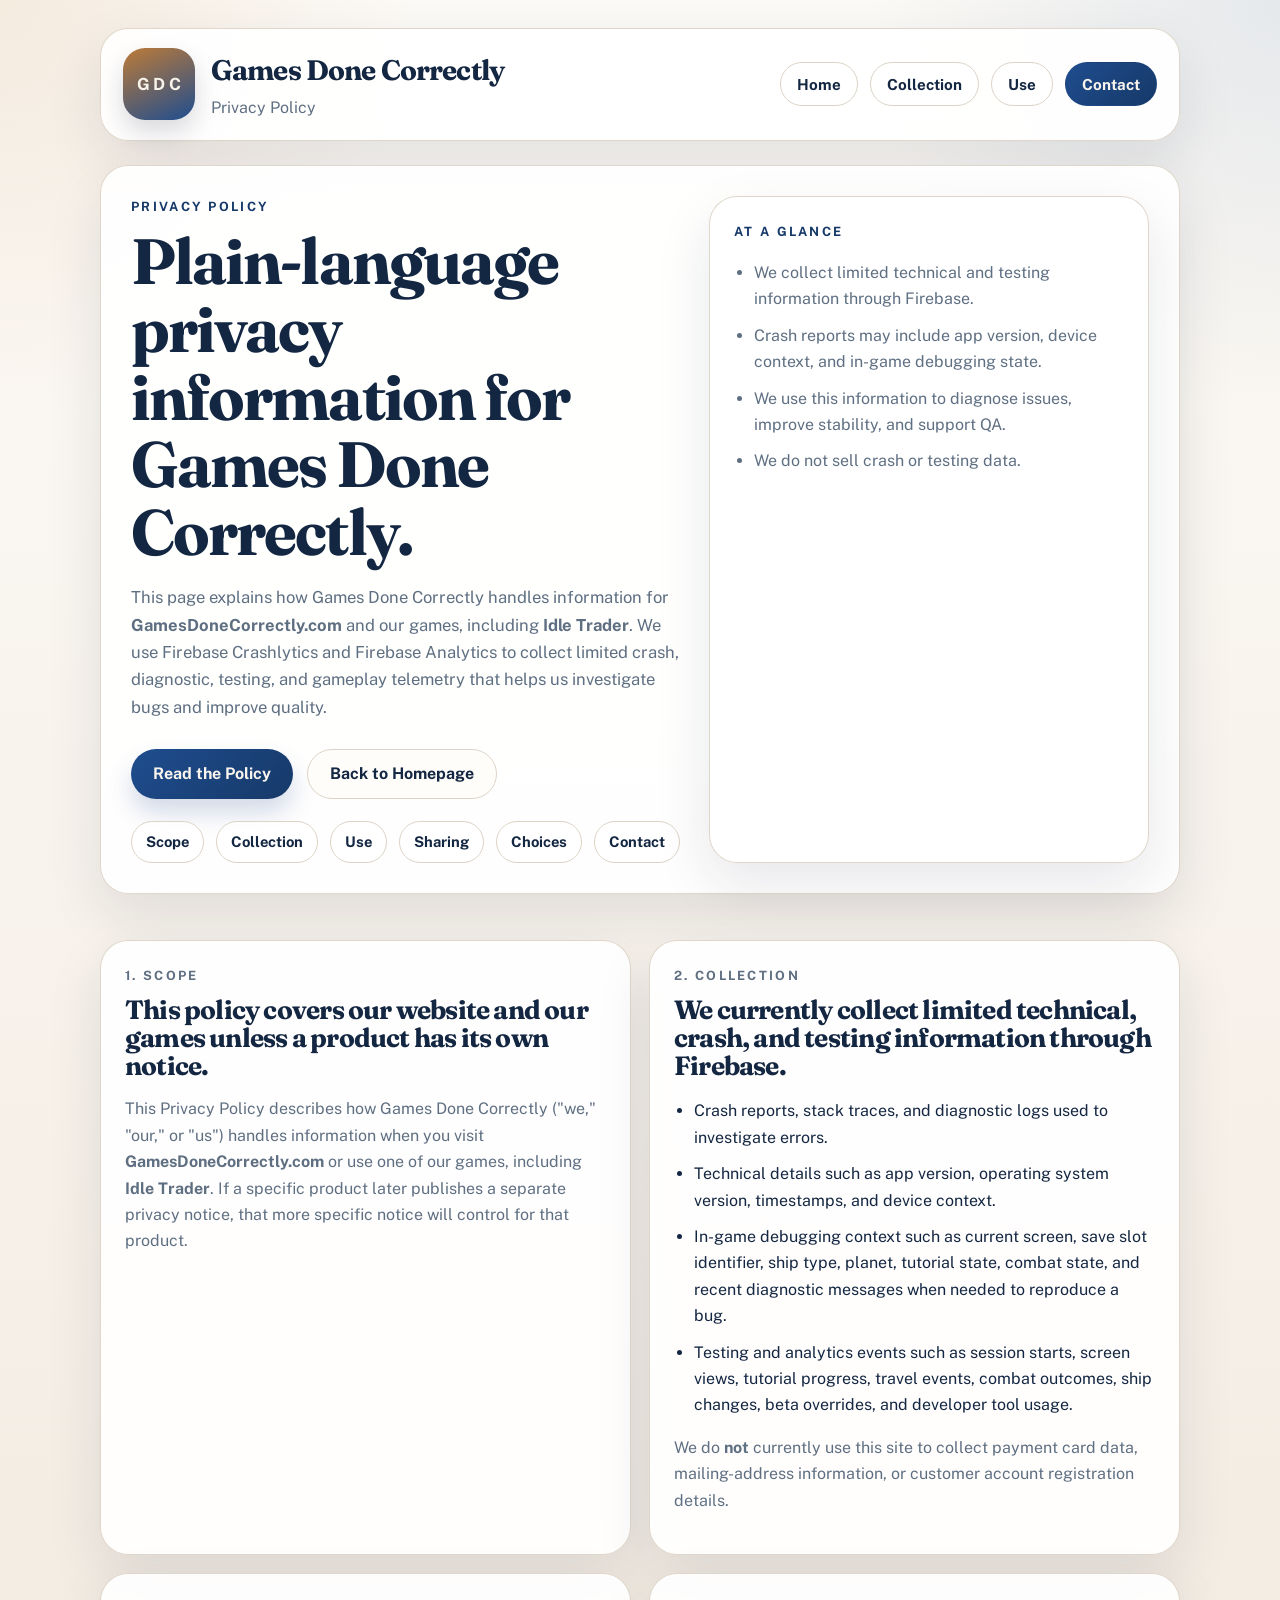
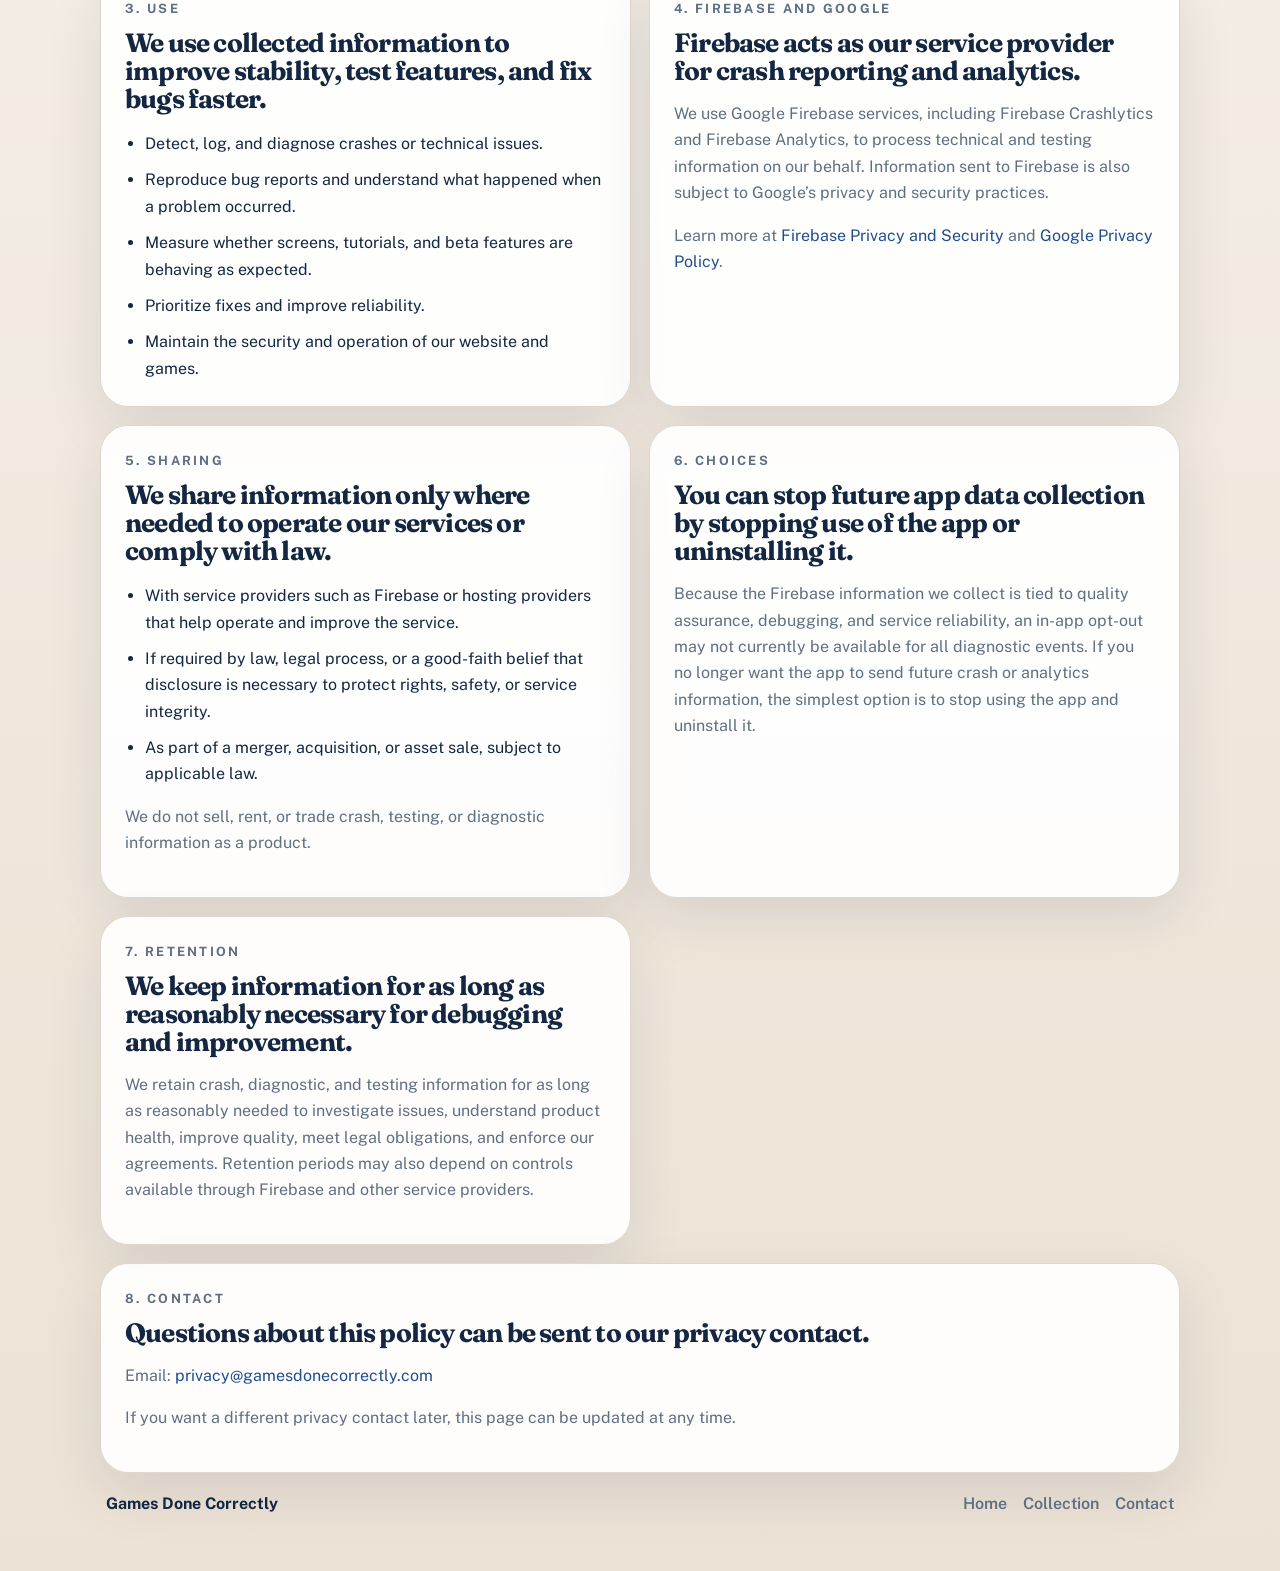
==== privacy.html @ 800899c4 "Add files via upload" ====
<!DOCTYPE html>
<html lang="en">
<head>
    <meta charset="utf-8">
    <meta name="viewport" content="width=device-width, initial-scale=1">
    <title>Games Done Correctly | Privacy Policy</title>
    <meta
        name="description"
        content="Privacy Policy for Games Done Correctly and its games, including Idle Trader. We use Firebase Crashlytics and Firebase Analytics for crash reporting, diagnostics, testing, and limited gameplay telemetry."
    >
    <meta name="theme-color" content="#11233c">
    <meta property="og:title" content="Games Done Correctly | Privacy Policy">
    <meta
        property="og:description"
        content="Privacy information for Games Done Correctly, including Firebase-based crash reporting, diagnostics, and testing telemetry."
    >
    <meta property="og:type" content="website">
    <meta property="og:url" content="https://gamesdonecorrectly.com/privacy.html">
    <link rel="canonical" href="https://gamesdonecorrectly.com/privacy.html">
    <link rel="icon" type="image/svg+xml" href="favicon.svg">
    <link rel="preconnect" href="https://fonts.googleapis.com">
    <link rel="preconnect" href="https://fonts.gstatic.com" crossorigin>
    <link
        href="https://fonts.googleapis.com/css2?family=Fraunces:opsz,wght@9..144,600;9..144,700&family=Public+Sans:wght@400;500;600;700&display=swap"
        rel="stylesheet"
    >
    <link rel="stylesheet" href="styles.css">
</head>
<body class="policy-page">
    <div class="page-shell">
        <header class="site-header panel">
            <a class="brand" href="index.html" aria-label="Games Done Correctly home">
                <span class="brand-mark" aria-hidden="true">GDC</span>
                <span class="brand-copy">
                    <strong>Games Done Correctly</strong>
                    <span>Privacy Policy</span>
                </span>
            </a>

            <nav class="main-nav" aria-label="Privacy navigation">
                <a href="index.html">Home</a>
                <a href="#collection">Collection</a>
                <a href="#usage">Use</a>
                <a class="nav-primary" href="#contact">Contact</a>
            </nav>
        </header>

        <main class="site-main">
            <section class="policy-hero panel">
                <div>
                    <p class="eyebrow">Privacy Policy</p>
                    <h1>Plain-language privacy information for Games Done Correctly.</h1>
                    <p class="policy-intro">
                        This page explains how Games Done Correctly handles information for
                        <strong>GamesDoneCorrectly.com</strong> and our games, including
                        <strong>Idle Trader</strong>. We use Firebase Crashlytics and Firebase Analytics
                        to collect limited crash, diagnostic, testing, and gameplay telemetry that helps us
                        investigate bugs and improve quality.
                    </p>

                    <div class="policy-actions">
                        <a class="button button-primary" href="#collection">Read the Policy</a>
                        <a class="button button-secondary" href="index.html">Back to Homepage</a>
                    </div>

                    <nav class="policy-nav" aria-label="Policy sections">
                        <a href="#scope">Scope</a>
                        <a href="#collection">Collection</a>
                        <a href="#usage">Use</a>
                        <a href="#sharing">Sharing</a>
                        <a href="#choices">Choices</a>
                        <a href="#contact">Contact</a>
                    </nav>
                </div>

                <aside class="policy-summary">
                    <p class="card-label">At a glance</p>
                    <ul class="feature-list">
                        <li>We collect limited technical and testing information through Firebase.</li>
                        <li>Crash reports may include app version, device context, and in-game debugging state.</li>
                        <li>We use this information to diagnose issues, improve stability, and support QA.</li>
                        <li>We do not sell crash or testing data.</li>
                    </ul>
                </aside>
            </section>

            <div class="policy-grid">
                <section id="scope" class="policy-card">
                    <p class="policy-label">1. Scope</p>
                    <h2>This policy covers our website and our games unless a product has its own notice.</h2>
                    <p>
                        This Privacy Policy describes how Games Done Correctly ("we," "our," or "us") handles
                        information when you visit <strong>GamesDoneCorrectly.com</strong> or use one of our games,
                        including <strong>Idle Trader</strong>. If a specific product later publishes a separate
                        privacy notice, that more specific notice will control for that product.
                    </p>
                </section>

                <section id="collection" class="policy-card">
                    <p class="policy-label">2. Collection</p>
                    <h2>We currently collect limited technical, crash, and testing information through Firebase.</h2>
                    <ul class="feature-list feature-list-dark">
                        <li>Crash reports, stack traces, and diagnostic logs used to investigate errors.</li>
                        <li>Technical details such as app version, operating system version, timestamps, and device context.</li>
                        <li>In-game debugging context such as current screen, save slot identifier, ship type, planet, tutorial state, combat state, and recent diagnostic messages when needed to reproduce a bug.</li>
                        <li>Testing and analytics events such as session starts, screen views, tutorial progress, travel events, combat outcomes, ship changes, beta overrides, and developer tool usage.</li>
                    </ul>
                    <p>
                        We do <strong>not</strong> currently use this site to collect payment card data, mailing-address
                        information, or customer account registration details.
                    </p>
                </section>

                <section id="usage" class="policy-card">
                    <p class="policy-label">3. Use</p>
                    <h2>We use collected information to improve stability, test features, and fix bugs faster.</h2>
                    <ul class="feature-list feature-list-dark">
                        <li>Detect, log, and diagnose crashes or technical issues.</li>
                        <li>Reproduce bug reports and understand what happened when a problem occurred.</li>
                        <li>Measure whether screens, tutorials, and beta features are behaving as expected.</li>
                        <li>Prioritize fixes and improve reliability.</li>
                        <li>Maintain the security and operation of our website and games.</li>
                    </ul>
                </section>

                <section class="policy-card">
                    <p class="policy-label">4. Firebase And Google</p>
                    <h2>Firebase acts as our service provider for crash reporting and analytics.</h2>
                    <p>
                        We use Google Firebase services, including Firebase Crashlytics and Firebase Analytics,
                        to process technical and testing information on our behalf. Information sent to Firebase is
                        also subject to Google&rsquo;s privacy and security practices.
                    </p>
                    <p>
                        Learn more at
                        <a href="https://firebase.google.com/support/privacy">Firebase Privacy and Security</a>
                        and
                        <a href="https://policies.google.com/privacy">Google Privacy Policy</a>.
                    </p>
                </section>

                <section id="sharing" class="policy-card">
                    <p class="policy-label">5. Sharing</p>
                    <h2>We share information only where needed to operate our services or comply with law.</h2>
                    <ul class="feature-list feature-list-dark">
                        <li>With service providers such as Firebase or hosting providers that help operate and improve the service.</li>
                        <li>If required by law, legal process, or a good-faith belief that disclosure is necessary to protect rights, safety, or service integrity.</li>
                        <li>As part of a merger, acquisition, or asset sale, subject to applicable law.</li>
                    </ul>
                    <p>We do not sell, rent, or trade crash, testing, or diagnostic information as a product.</p>
                </section>

                <section id="choices" class="policy-card">
                    <p class="policy-label">6. Choices</p>
                    <h2>You can stop future app data collection by stopping use of the app or uninstalling it.</h2>
                    <p>
                        Because the Firebase information we collect is tied to quality assurance, debugging, and service
                        reliability, an in-app opt-out may not currently be available for all diagnostic events. If you
                        no longer want the app to send future crash or analytics information, the simplest option is to
                        stop using the app and uninstall it.
                    </p>
                </section>

                <section class="policy-card">
                    <p class="policy-label">7. Retention</p>
                    <h2>We keep information for as long as reasonably necessary for debugging and improvement.</h2>
                    <p>
                        We retain crash, diagnostic, and testing information for as long as reasonably needed to
                        investigate issues, understand product health, improve quality, meet legal obligations, and
                        enforce our agreements. Retention periods may also depend on controls available through Firebase
                        and other service providers.
                    </p>
                </section>

                <section id="contact" class="policy-card policy-card-full">
                    <p class="policy-label">8. Contact</p>
                    <h2>Questions about this policy can be sent to our privacy contact.</h2>
                    <p>
                        Email:
                        <a href="mailto:privacy@gamesdonecorrectly.com">privacy@gamesdonecorrectly.com</a>
                    </p>
                    <p>If you want a different privacy contact later, this page can be updated at any time.</p>
                </section>
            </div>
        </main>

        <footer class="site-footer">
            <p class="footer-title">Games Done Correctly</p>
            <div class="footer-links">
                <a href="index.html">Home</a>
                <a href="#collection">Collection</a>
                <a href="#contact">Contact</a>
            </div>
        </footer>
    </div>
</body>
</html>
---- styles.css ----
:root {
    --bg: #f3eee6;
    --bg-strong: #ffffff;
    --ink: #142742;
    --muted: #5f6f82;
    --line: #ddd4c7;
    --panel: rgba(255, 255, 255, 0.92);
    --primary: #1f4d8f;
    --primary-strong: #163968;
    --accent: #bd7b38;
    --deep: #10213a;
    --deep-strong: #0a172b;
    --shadow: 0 22px 55px rgba(18, 33, 58, 0.1);
    --radius-xl: 28px;
    --radius-lg: 22px;
    --radius-md: 16px;
    --site-width: 1160px;
}

* {
    box-sizing: border-box;
}

html {
    scroll-behavior: smooth;
}

body {
    margin: 0;
    min-height: 100vh;
    color: var(--ink);
    font-family: "Public Sans", "Segoe UI", sans-serif;
    line-height: 1.65;
    background:
        radial-gradient(circle at top left, rgba(189, 123, 56, 0.12), transparent 26rem),
        radial-gradient(circle at top right, rgba(31, 77, 143, 0.1), transparent 26rem),
        linear-gradient(180deg, #fcfaf6 0%, #f4ede4 48%, #ece2d5 100%);
}

a {
    color: var(--primary);
    text-decoration: none;
}

a:hover {
    color: var(--primary-strong);
}

a:focus-visible,
button:focus-visible {
    outline: 3px solid rgba(31, 77, 143, 0.24);
    outline-offset: 4px;
}

.page-shell {
    width: calc(100% - 48px);
    max-width: var(--site-width);
    margin: 28px auto 54px;
}

.site-main {
    display: grid;
    gap: 24px;
}

.panel,
.site-header,
.pillar,
.info-card,
.project-card,
.footer-panel,
.policy-card,
.policy-summary {
    border: 1px solid rgba(221, 212, 199, 0.92);
    border-radius: var(--radius-xl);
    background: var(--panel);
    box-shadow: var(--shadow);
}

.site-header {
    display: flex;
    align-items: center;
    justify-content: space-between;
    gap: 18px;
    padding: 18px 22px;
    margin-bottom: 24px;
}

.brand {
    display: inline-flex;
    align-items: center;
    gap: 16px;
    color: var(--ink);
}

.brand:hover {
    color: var(--ink);
}

.brand-mark {
    display: grid;
    place-items: center;
    width: 72px;
    height: 72px;
    border-radius: 22px;
    color: #f8f3ea;
    font-size: 1.05rem;
    font-weight: 700;
    letter-spacing: 0.22em;
    text-indent: 0.22em;
    background: linear-gradient(155deg, var(--accent), var(--primary));
    box-shadow: 0 12px 24px rgba(18, 33, 58, 0.16);
}

.brand-copy {
    display: grid;
    gap: 2px;
}

.brand-copy strong {
    font-family: "Fraunces", Georgia, serif;
    font-size: clamp(1.5rem, 2.2vw, 2.2rem);
    font-weight: 700;
    letter-spacing: -0.03em;
}

.brand-copy span {
    color: var(--muted);
    font-size: 1rem;
}

.main-nav {
    display: flex;
    align-items: center;
    gap: 12px;
    flex-wrap: wrap;
}

.main-nav a {
    display: inline-flex;
    align-items: center;
    justify-content: center;
    min-height: 44px;
    padding: 0 16px;
    border: 1px solid var(--line);
    border-radius: 999px;
    color: var(--ink);
    font-size: 0.95rem;
    font-weight: 700;
    background: rgba(255, 255, 255, 0.88);
}

.main-nav .nav-primary {
    color: #f9f5ee;
    border-color: transparent;
    background: linear-gradient(135deg, var(--primary), var(--primary-strong));
}

.hero {
    display: grid;
    grid-template-columns: minmax(0, 1.45fr) minmax(300px, 0.82fr);
    gap: 22px;
    padding: 30px;
}

.eyebrow,
.card-label,
.policy-label {
    margin: 0 0 10px;
    color: var(--primary-strong);
    font-size: 0.8rem;
    font-weight: 700;
    letter-spacing: 0.18em;
    text-transform: uppercase;
}

.hero h1,
.hero-card h2,
.section-intro h2,
.info-card h3,
.project-card h3,
.footer-panel h2,
.policy-hero h1,
.policy-card h2 {
    margin: 0;
    font-family: "Fraunces", Georgia, serif;
    font-weight: 700;
    line-height: 1.06;
    letter-spacing: -0.03em;
}

.hero h1 {
    max-width: 11ch;
    font-size: clamp(3rem, 6vw, 4.8rem);
}

.lead,
.section-intro p,
.hero-card p,
.info-card p,
.project-card p,
.footer-panel-copy p,
.policy-intro,
.policy-card p,
.policy-card li,
.policy-summary li {
    color: var(--muted);
}

.lead {
    max-width: 60ch;
    margin: 18px 0 0;
    font-size: 1.08rem;
}

.hero-actions,
.policy-actions {
    display: flex;
    gap: 14px;
    flex-wrap: wrap;
    margin-top: 28px;
}

.button {
    display: inline-flex;
    align-items: center;
    justify-content: center;
    min-height: 50px;
    padding: 0 22px;
    border-radius: 999px;
    font-weight: 700;
}

.button-primary {
    color: #f9f4ed;
    background: linear-gradient(135deg, var(--primary), var(--primary-strong));
    box-shadow: 0 14px 24px rgba(31, 77, 143, 0.2);
}

.button-primary:hover {
    color: #f9f4ed;
}

.button-secondary {
    border: 1px solid var(--line);
    color: var(--ink);
    background: #fffdfa;
}

.signal-grid {
    display: grid;
    grid-template-columns: repeat(3, minmax(0, 1fr));
    gap: 14px;
    margin-top: 26px;
}

.signal-card,
.info-card,
.project-card {
    border: 1px solid rgba(221, 212, 199, 0.88);
    border-radius: var(--radius-lg);
    background: rgba(255, 255, 255, 0.88);
}

.signal-card {
    padding: 16px;
}

.signal-label,
.pillar-number {
    display: inline-block;
    color: var(--muted);
    font-size: 0.82rem;
    font-weight: 700;
    letter-spacing: 0.08em;
    text-transform: uppercase;
}

.signal-card strong {
    display: block;
    margin-top: 8px;
    line-height: 1.45;
}

.hero-card,
.callout-card {
    padding: 24px;
    border-radius: var(--radius-lg);
    color: #f7f1e8;
    background: linear-gradient(170deg, var(--primary), var(--deep));
    box-shadow: inset 0 1px 0 rgba(255, 255, 255, 0.08);
}

.hero-card .card-label,
.callout-card .card-label,
.hero-card h2,
.callout-card h3,
.hero-card p,
.callout-card p,
.hero-card li,
.callout-card a {
    color: #f7f1e8;
}

.feature-list {
    margin: 18px 0 0;
    padding-left: 20px;
}

.feature-list li + li {
    margin-top: 10px;
}

.feature-list-dark li {
    color: var(--ink);
}

.text-link {
    display: inline-flex;
    margin-top: 16px;
    font-weight: 700;
    text-decoration: underline;
    text-underline-offset: 0.16em;
}

.text-link-light {
    color: #f7f1e8;
}

.pillars {
    display: grid;
    grid-template-columns: repeat(3, minmax(0, 1fr));
    gap: 18px;
}

.pillar {
    padding: 22px;
}

.pillar h2 {
    margin: 10px 0 8px;
    font-family: "Fraunces", Georgia, serif;
    font-size: 1.65rem;
    line-height: 1.1;
}

.pillar p {
    margin: 0;
    color: var(--muted);
}

.section {
    padding: 28px;
}

.section-intro {
    max-width: 56rem;
    margin-bottom: 20px;
}

.section-intro h2 {
    font-size: clamp(2rem, 3.5vw, 3rem);
}

.card-grid {
    display: grid;
    grid-template-columns: repeat(3, minmax(0, 1fr));
    gap: 18px;
}

.info-card,
.project-card {
    padding: 22px;
}

.info-card h3,
.project-card h3,
.callout-card h3 {
    font-size: 1.55rem;
}

.project-grid,
.section-split,
.footer-panel,
.policy-hero {
    display: grid;
    gap: 18px;
}

.project-grid {
    grid-template-columns: minmax(0, 1.18fr) minmax(0, 0.92fr);
}

.project-card-primary {
    background: linear-gradient(180deg, #fffdfa, #f5eee2);
}

.tag-row {
    display: flex;
    gap: 10px;
    flex-wrap: wrap;
    margin-top: 18px;
}

.tag-row span {
    padding: 8px 12px;
    border-radius: 999px;
    color: var(--primary-strong);
    font-size: 0.86rem;
    font-weight: 700;
    background: rgba(31, 77, 143, 0.1);
}

.section-split {
    grid-template-columns: minmax(0, 1.15fr) minmax(320px, 0.85fr);
    align-items: stretch;
}

.footer-panel {
    grid-template-columns: minmax(0, 1fr) minmax(0, 0.9fr);
    align-items: center;
    padding: 28px;
}

.footer-panel h2 {
    font-size: clamp(2rem, 3vw, 2.9rem);
}

.site-footer {
    display: flex;
    align-items: center;
    justify-content: space-between;
    gap: 16px;
    padding: 18px 6px 0;
    color: var(--muted);
}

.footer-title {
    margin: 0;
    color: var(--ink);
    font-weight: 700;
}

.footer-links {
    display: flex;
    gap: 16px;
    flex-wrap: wrap;
}

.footer-links a {
    color: var(--muted);
    font-weight: 600;
}

.policy-page .page-shell {
    max-width: 1080px;
}

.policy-hero {
    grid-template-columns: minmax(0, 1.12fr) minmax(290px, 0.88fr);
    padding: 30px;
}

.policy-hero h1 {
    font-size: clamp(2.5rem, 5vw, 4rem);
}

.policy-intro {
    max-width: 56ch;
    margin: 18px 0 0;
    font-size: 1.04rem;
}

.policy-summary {
    padding: 24px;
}

.policy-nav {
    display: flex;
    gap: 12px;
    flex-wrap: wrap;
    margin: 22px 0 0;
}

.policy-nav a {
    display: inline-flex;
    align-items: center;
    min-height: 42px;
    padding: 0 14px;
    border: 1px solid var(--line);
    border-radius: 999px;
    color: var(--ink);
    font-size: 0.92rem;
    font-weight: 700;
    background: rgba(255, 255, 255, 0.88);
}

.policy-grid {
    display: grid;
    grid-template-columns: repeat(2, minmax(0, 1fr));
    gap: 18px;
    margin-top: 22px;
}

.policy-card {
    padding: 24px;
}

.policy-card h2 {
    font-size: 1.65rem;
}

.policy-card-full {
    grid-column: 1 / -1;
}

@media (max-width: 1080px) {
    .hero,
    .project-grid,
    .section-split,
    .footer-panel,
    .policy-hero,
    .policy-grid {
        grid-template-columns: 1fr;
    }

    .signal-grid,
    .pillars,
    .card-grid {
        grid-template-columns: 1fr;
    }
}

@media (max-width: 760px) {
    .page-shell {
        width: calc(100% - 24px);
        margin-top: 12px;
    }

    .site-header {
        padding: 16px;
    }

    .site-header,
    .main-nav {
        flex-direction: column;
        align-items: flex-start;
    }

    .hero,
    .section,
    .footer-panel,
    .policy-hero,
    .policy-card,
    .hero-card,
    .callout-card,
    .policy-summary,
    .pillar,
    .info-card,
    .project-card {
        padding: 20px;
    }

    .hero h1,
    .policy-hero h1 {
        max-width: none;
    }

    .site-footer {
        flex-direction: column;
        align-items: flex-start;
    }
}
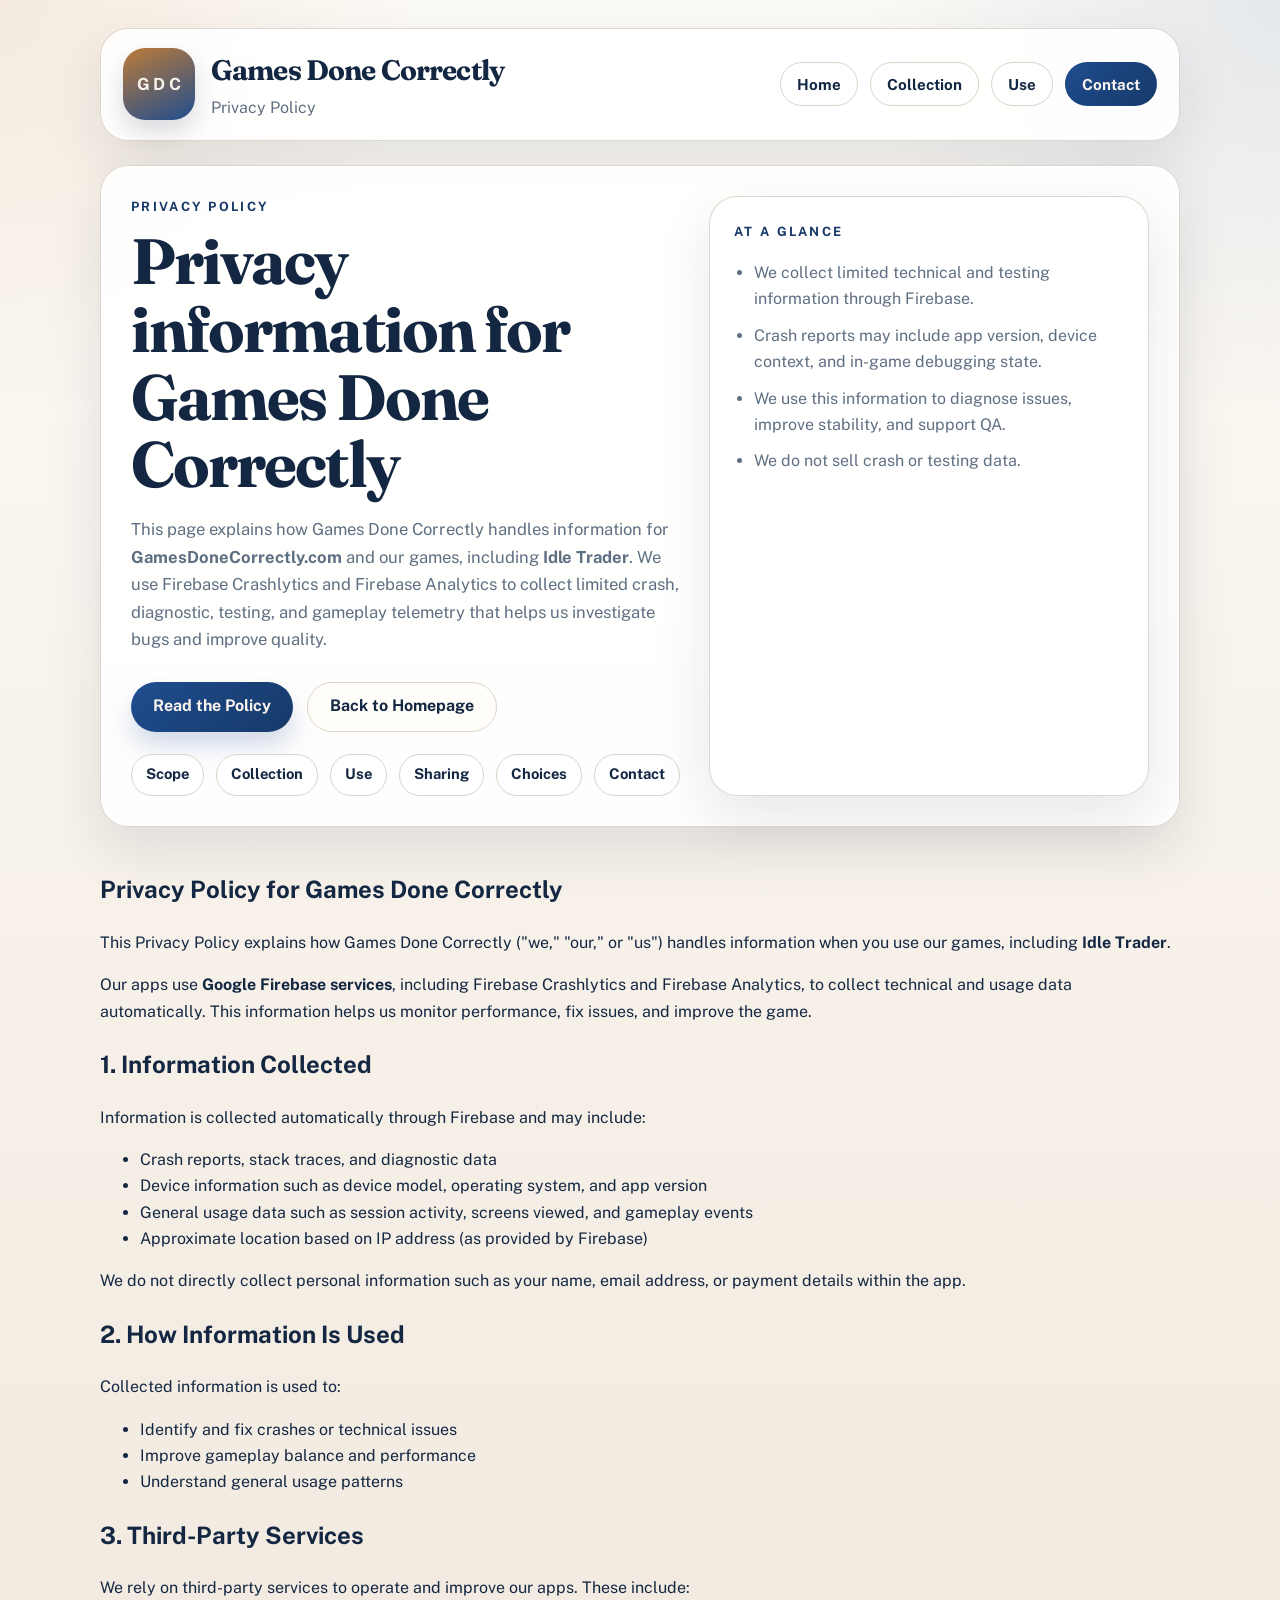
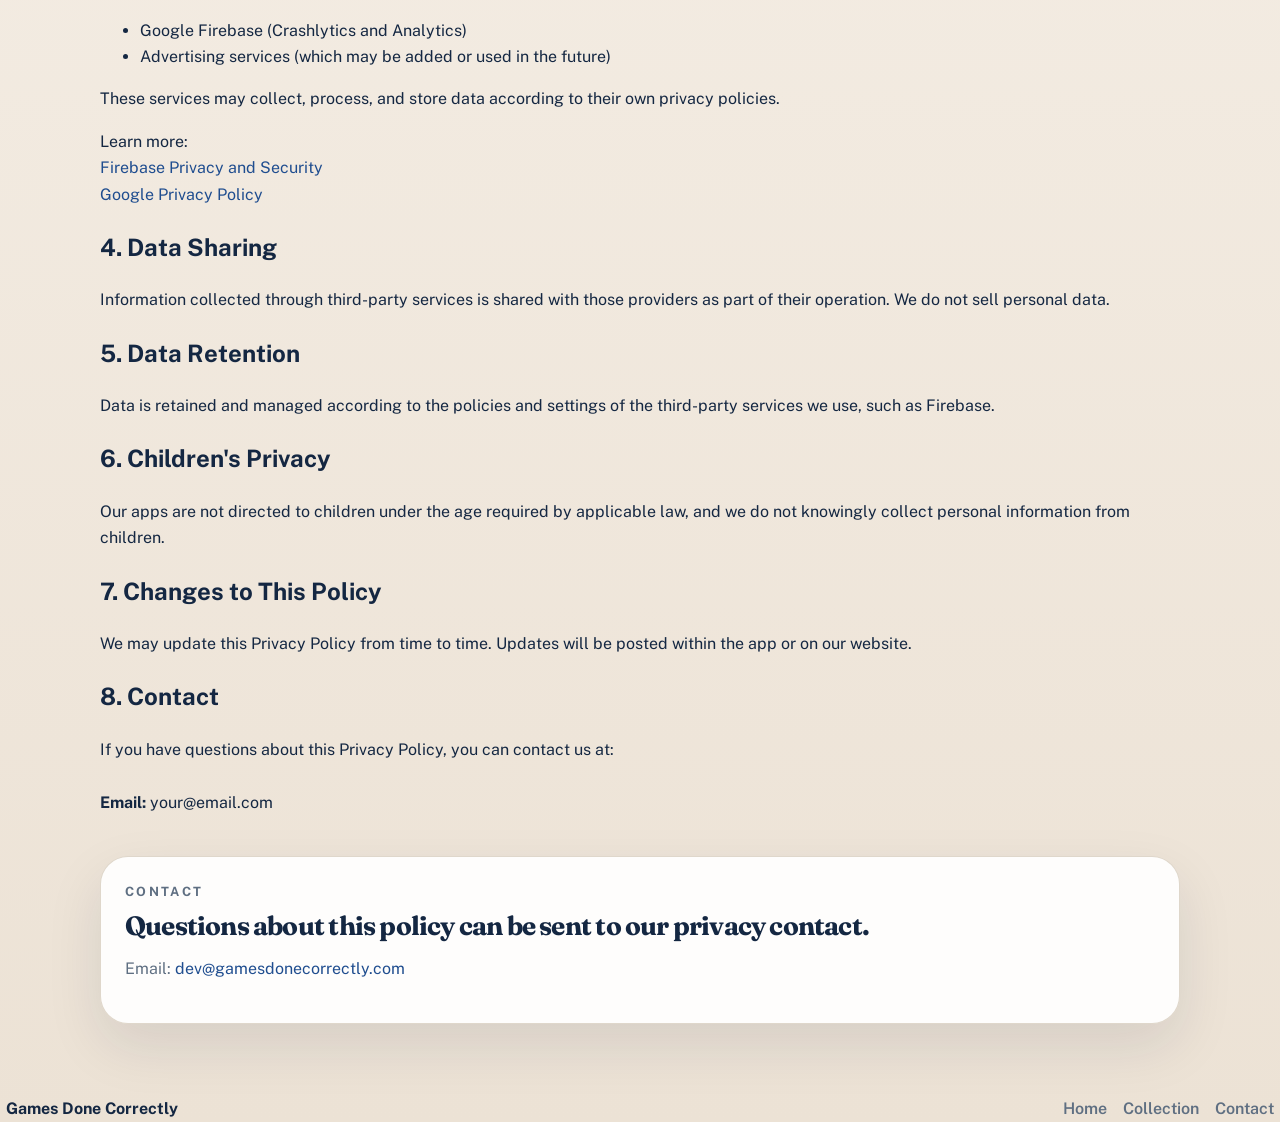
==== commit bdc0a192: "Real website build" ====
--- a/privacy.html
+++ b/privacy.html
@@ -49,7 +49,7 @@
             <section class="policy-hero panel">
                 <div>
                     <p class="eyebrow">Privacy Policy</p>
-                    <h1>Plain-language privacy information for Games Done Correctly.</h1>
+                    <h1>Privacy information for Games Done Correctly</h1>
                     <p class="policy-intro">
                         This page explains how Games Done Correctly handles information for
                         <strong>GamesDoneCorrectly.com</strong> and our games, including
@@ -84,102 +84,110 @@
                 </aside>
             </section>
 
-            <div class="policy-grid">
-                <section id="scope" class="policy-card">
-                    <p class="policy-label">1. Scope</p>
-                    <h2>This policy covers our website and our games unless a product has its own notice.</h2>
-                    <p>
-                        This Privacy Policy describes how Games Done Correctly ("we," "our," or "us") handles
-                        information when you visit <strong>GamesDoneCorrectly.com</strong> or use one of our games,
-                        including <strong>Idle Trader</strong>. If a specific product later publishes a separate
-                        privacy notice, that more specific notice will control for that product.
-                    </p>
+            <main class="site-main">
+                <section class="policy-full">
+            
+                    <h1>Privacy Policy for Games Done Correctly</h1>
+            
+                    <p>
+                        This Privacy Policy explains how Games Done Correctly ("we," "our," or "us")
+                        handles information when you use our games, including <strong>Idle Trader</strong>.
+                    </p>
+            
+                    <p>
+                        Our apps use <strong>Google Firebase services</strong>, including Firebase Crashlytics
+                        and Firebase Analytics, to collect technical and usage data automatically.
+                        This information helps us monitor performance, fix issues, and improve the game.
+                    </p>
+            
+                    <h2>1. Information Collected</h2>
+                    <p>
+                        Information is collected automatically through Firebase and may include:
+                    </p>
+                    <ul>
+                        <li>Crash reports, stack traces, and diagnostic data</li>
+                        <li>Device information such as device model, operating system, and app version</li>
+                        <li>General usage data such as session activity, screens viewed, and gameplay events</li>
+                        <li>Approximate location based on IP address (as provided by Firebase)</li>
+                    </ul>
+            
+                    <p>
+                        We do not directly collect personal information such as your name, email address,
+                        or payment details within the app.
+                    </p>
+            
+                    <h2>2. How Information Is Used</h2>
+                    <p>
+                        Collected information is used to:
+                    </p>
+                    <ul>
+                        <li>Identify and fix crashes or technical issues</li>
+                        <li>Improve gameplay balance and performance</li>
+                        <li>Understand general usage patterns</li>
+                    </ul>
+            
+                    <h2>3. Third-Party Services</h2>
+                    <p>
+                        We rely on third-party services to operate and improve our apps. These include:
+                    </p>
+                    <ul>
+                        <li>Google Firebase (Crashlytics and Analytics)</li>
+                        <li>Advertising services (which may be added or used in the future)</li>
+                    </ul>
+            
+                    <p>
+                        These services may collect, process, and store data according to their own privacy policies.
+                    </p>
+            
+                    <p>
+                        Learn more:
+                        <br>
+                        <a href="https://firebase.google.com/support/privacy">Firebase Privacy and Security</a><br>
+                        <a href="https://policies.google.com/privacy">Google Privacy Policy</a>
+                    </p>
+            
+                    <h2>4. Data Sharing</h2>
+                    <p>
+                        Information collected through third-party services is shared with those providers
+                        as part of their operation. We do not sell personal data.
+                    </p>
+            
+                    <h2>5. Data Retention</h2>
+                    <p>
+                        Data is retained and managed according to the policies and settings of the
+                        third-party services we use, such as Firebase.
+                    </p>
+            
+                    <h2>6. Children's Privacy</h2>
+                    <p>
+                        Our apps are not directed to children under the age required by applicable law,
+                        and we do not knowingly collect personal information from children.
+                    </p>
+            
+                    <h2>7. Changes to This Policy</h2>
+                    <p>
+                        We may update this Privacy Policy from time to time. Updates will be posted
+                        within the app or on our website.
+                    </p>
+            
+                    <h2>8. Contact</h2>
+                    <p>
+                        If you have questions about this Privacy Policy, you can contact us at:
+                        <br><br>
+                        <strong>Email:</strong> your@email.com
+                    </p>
+            
                 </section>
-
-                <section id="collection" class="policy-card">
-                    <p class="policy-label">2. Collection</p>
-                    <h2>We currently collect limited technical, crash, and testing information through Firebase.</h2>
-                    <ul class="feature-list feature-list-dark">
-                        <li>Crash reports, stack traces, and diagnostic logs used to investigate errors.</li>
-                        <li>Technical details such as app version, operating system version, timestamps, and device context.</li>
-                        <li>In-game debugging context such as current screen, save slot identifier, ship type, planet, tutorial state, combat state, and recent diagnostic messages when needed to reproduce a bug.</li>
-                        <li>Testing and analytics events such as session starts, screen views, tutorial progress, travel events, combat outcomes, ship changes, beta overrides, and developer tool usage.</li>
-                    </ul>
-                    <p>
-                        We do <strong>not</strong> currently use this site to collect payment card data, mailing-address
-                        information, or customer account registration details.
-                    </p>
-                </section>
-
-                <section id="usage" class="policy-card">
-                    <p class="policy-label">3. Use</p>
-                    <h2>We use collected information to improve stability, test features, and fix bugs faster.</h2>
-                    <ul class="feature-list feature-list-dark">
-                        <li>Detect, log, and diagnose crashes or technical issues.</li>
-                        <li>Reproduce bug reports and understand what happened when a problem occurred.</li>
-                        <li>Measure whether screens, tutorials, and beta features are behaving as expected.</li>
-                        <li>Prioritize fixes and improve reliability.</li>
-                        <li>Maintain the security and operation of our website and games.</li>
-                    </ul>
-                </section>
-
-                <section class="policy-card">
-                    <p class="policy-label">4. Firebase And Google</p>
-                    <h2>Firebase acts as our service provider for crash reporting and analytics.</h2>
-                    <p>
-                        We use Google Firebase services, including Firebase Crashlytics and Firebase Analytics,
-                        to process technical and testing information on our behalf. Information sent to Firebase is
-                        also subject to Google&rsquo;s privacy and security practices.
-                    </p>
-                    <p>
-                        Learn more at
-                        <a href="https://firebase.google.com/support/privacy">Firebase Privacy and Security</a>
-                        and
-                        <a href="https://policies.google.com/privacy">Google Privacy Policy</a>.
-                    </p>
-                </section>
-
-                <section id="sharing" class="policy-card">
-                    <p class="policy-label">5. Sharing</p>
-                    <h2>We share information only where needed to operate our services or comply with law.</h2>
-                    <ul class="feature-list feature-list-dark">
-                        <li>With service providers such as Firebase or hosting providers that help operate and improve the service.</li>
-                        <li>If required by law, legal process, or a good-faith belief that disclosure is necessary to protect rights, safety, or service integrity.</li>
-                        <li>As part of a merger, acquisition, or asset sale, subject to applicable law.</li>
-                    </ul>
-                    <p>We do not sell, rent, or trade crash, testing, or diagnostic information as a product.</p>
-                </section>
-
-                <section id="choices" class="policy-card">
-                    <p class="policy-label">6. Choices</p>
-                    <h2>You can stop future app data collection by stopping use of the app or uninstalling it.</h2>
-                    <p>
-                        Because the Firebase information we collect is tied to quality assurance, debugging, and service
-                        reliability, an in-app opt-out may not currently be available for all diagnostic events. If you
-                        no longer want the app to send future crash or analytics information, the simplest option is to
-                        stop using the app and uninstall it.
-                    </p>
-                </section>
-
-                <section class="policy-card">
-                    <p class="policy-label">7. Retention</p>
-                    <h2>We keep information for as long as reasonably necessary for debugging and improvement.</h2>
-                    <p>
-                        We retain crash, diagnostic, and testing information for as long as reasonably needed to
-                        investigate issues, understand product health, improve quality, meet legal obligations, and
-                        enforce our agreements. Retention periods may also depend on controls available through Firebase
-                        and other service providers.
-                    </p>
-                </section>
+            </main>
 
                 <section id="contact" class="policy-card policy-card-full">
-                    <p class="policy-label">8. Contact</p>
+                    <p class="policy-label">Contact</p>
                     <h2>Questions about this policy can be sent to our privacy contact.</h2>
                     <p>
                         Email:
-                        <a href="mailto:privacy@gamesdonecorrectly.com">privacy@gamesdonecorrectly.com</a>
-                    </p>
-                    <p>If you want a different privacy contact later, this page can be updated at any time.</p>
+                        <a href="mailto:dev@gamesdonecorrectly.com">dev@gamesdonecorrectly.com</a>
+                    </p>
+                    <p></p>
                 </section>
             </div>
         </main>
